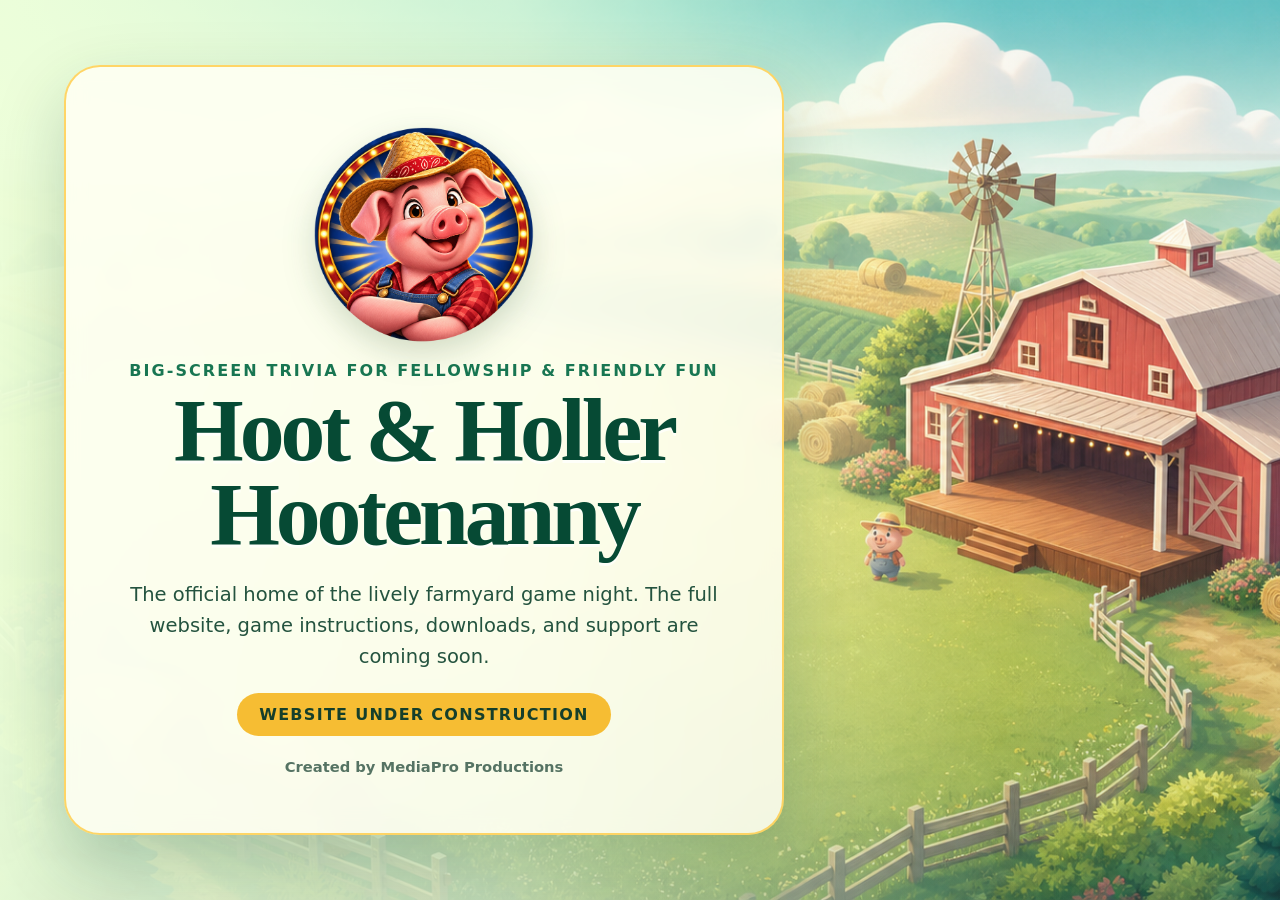
==== index.html @ 3c93aaef "Create Hoot and Holler Hootenanny website" ====
<!doctype html>
<html lang="en">
<head>
  <meta charset="utf-8">
  <meta name="viewport" content="width=device-width, initial-scale=1">
  <meta name="description" content="Hoot & Holler Hootenanny — big-screen trivia for fellowship and friendly fun.">
  <title>Hoot &amp; Holler Hootenanny</title>
  <link rel="stylesheet" href="styles.css">
</head>
<body>
  <main class="hero">
    <div class="shade"></div>
    <section class="welcome" aria-labelledby="site-title">
      <img class="mascot" src="assets/hoot-mascot.png" alt="Hoot & Holler Hootenanny pig mascot wearing a straw hat">
      <p class="eyebrow">Big-screen trivia for fellowship &amp; friendly fun</p>
      <h1 id="site-title">Hoot &amp; Holler<br>Hootenanny</h1>
      <p class="intro">The official home of the lively farmyard game night. The full website, game instructions, downloads, and support are coming soon.</p>
      <div class="status">Website under construction</div>
      <p class="credit">Created by MediaPro Productions</p>
    </section>
  </main>
</body>
</html>
---- styles.css ----
:root {
  color-scheme: light;
  font-family: Avenir Next, Avenir, Montserrat, system-ui, -apple-system, sans-serif;
  background: #dff3c4;
  color: #073f2f;
}

* { box-sizing: border-box; }

html, body { min-height: 100%; margin: 0; }

.hero {
  position: relative;
  min-height: 100vh;
  display: grid;
  place-items: center;
  overflow: hidden;
  padding: clamp(24px, 5vw, 72px);
  background: url("assets/farm-world.png") center / cover no-repeat;
}

.shade {
  position: absolute;
  inset: 0;
  background:
    linear-gradient(90deg, rgba(237, 255, 218, .96) 0%, rgba(237, 255, 218, .72) 40%, rgba(237, 255, 218, .08) 78%),
    linear-gradient(0deg, rgba(5, 71, 46, .17), transparent 46%);
}

.welcome {
  position: relative;
  width: min(720px, 100%);
  margin-right: auto;
  text-align: center;
  padding: clamp(30px, 5vw, 58px);
  border: 2px solid rgba(255, 203, 68, .8);
  border-radius: 36px;
  background: rgba(255, 255, 244, .85);
  box-shadow: 0 28px 70px rgba(5, 70, 45, .22);
  backdrop-filter: blur(10px);
}

.mascot {
  width: clamp(132px, 19vw, 220px);
  aspect-ratio: 1;
  object-fit: contain;
  filter: drop-shadow(0 12px 16px rgba(36, 81, 42, .2));
}

.eyebrow {
  margin: 12px 0 8px;
  color: #187652;
  font-size: clamp(.8rem, 1.3vw, 1rem);
  font-weight: 800;
  letter-spacing: .13em;
  text-transform: uppercase;
}

h1 {
  margin: 0;
  color: #064a34;
  font-family: Georgia, Charter, serif;
  font-size: clamp(2.7rem, 7vw, 5.7rem);
  line-height: .93;
  letter-spacing: -.045em;
  text-shadow: 0 3px 0 rgba(255,255,255,.7);
}

.intro {
  max-width: 590px;
  margin: 24px auto 20px;
  color: #24533f;
  font-size: clamp(1rem, 1.8vw, 1.22rem);
  line-height: 1.6;
}

.status {
  display: inline-block;
  padding: 12px 22px;
  border-radius: 999px;
  background: #f6bd33;
  color: #153f2b;
  font-weight: 800;
  text-transform: uppercase;
  letter-spacing: .08em;
}

.credit {
  margin: 22px 0 0;
  color: #557363;
  font-size: .92rem;
  font-weight: 700;
}

@media (max-width: 760px) {
  .shade {
    background: linear-gradient(rgba(239, 255, 221, .9), rgba(239, 255, 221, .72));
  }

  .welcome { margin: auto; }
}
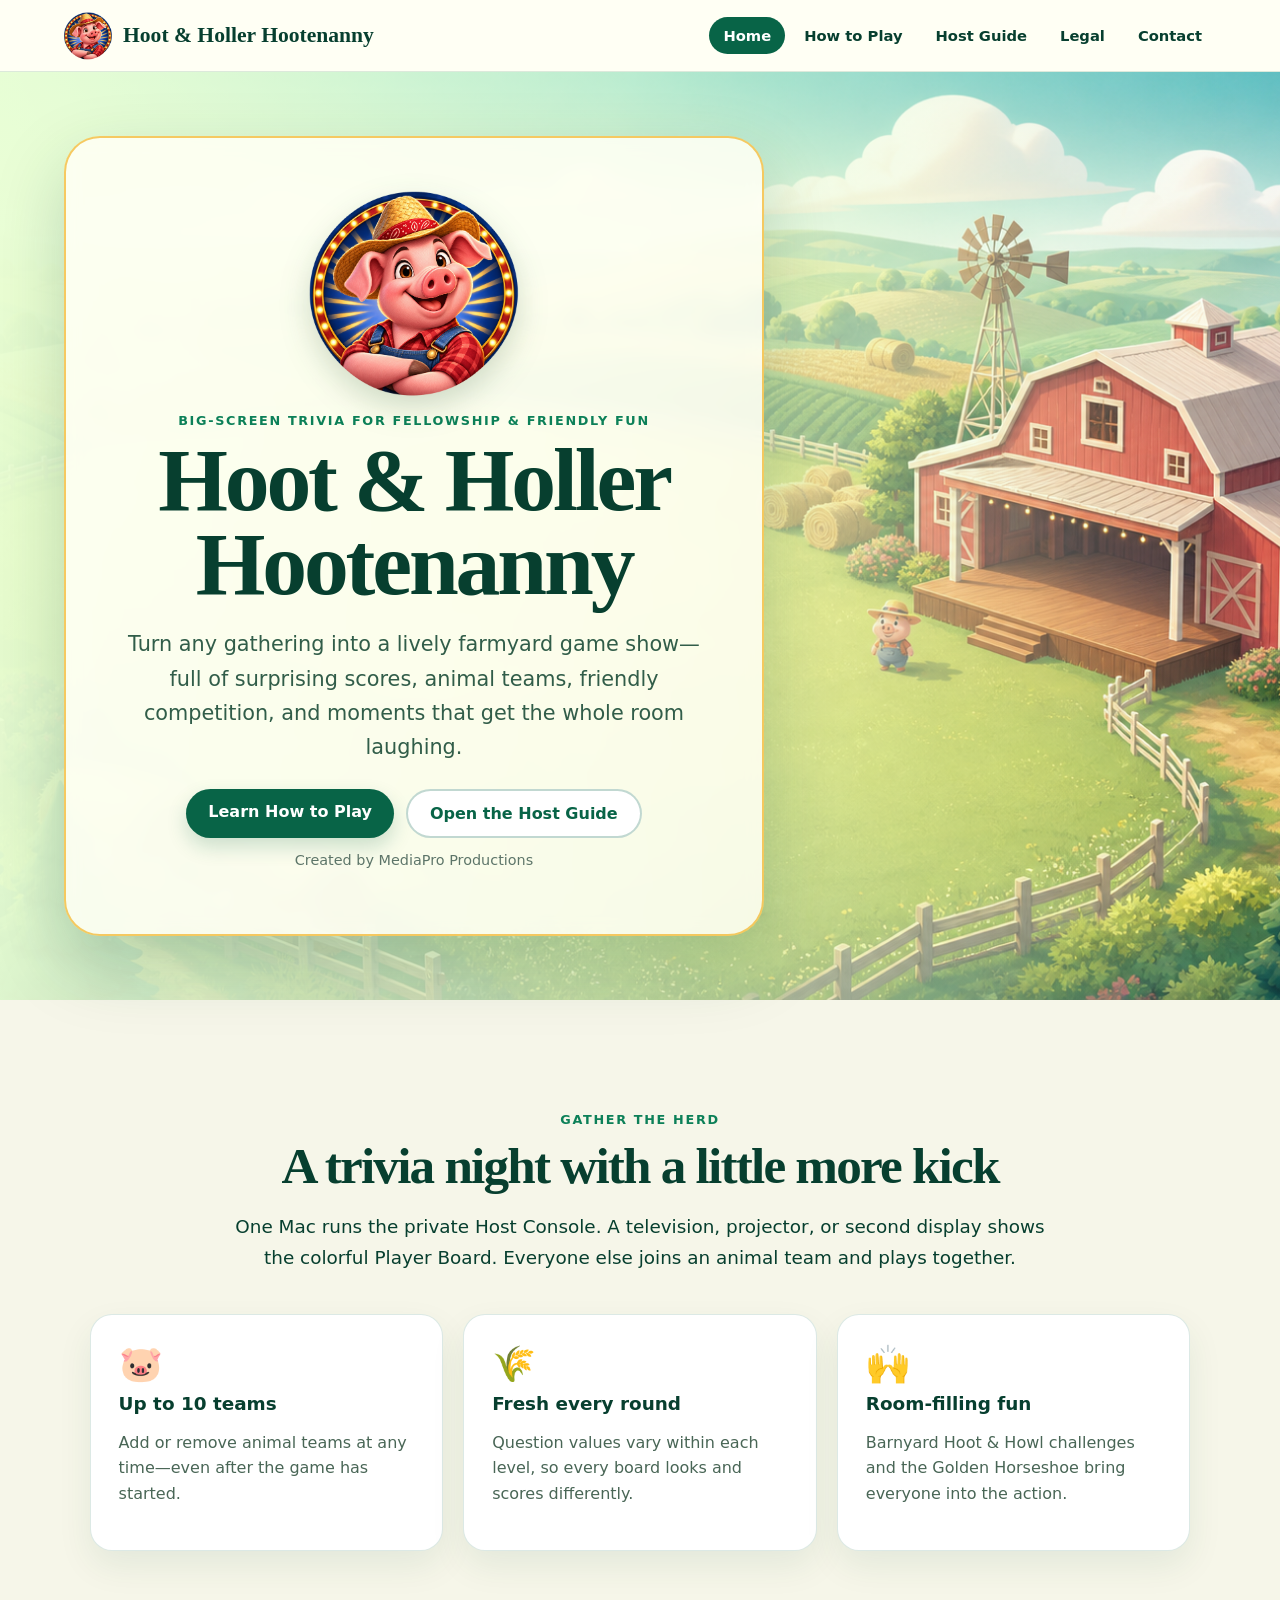
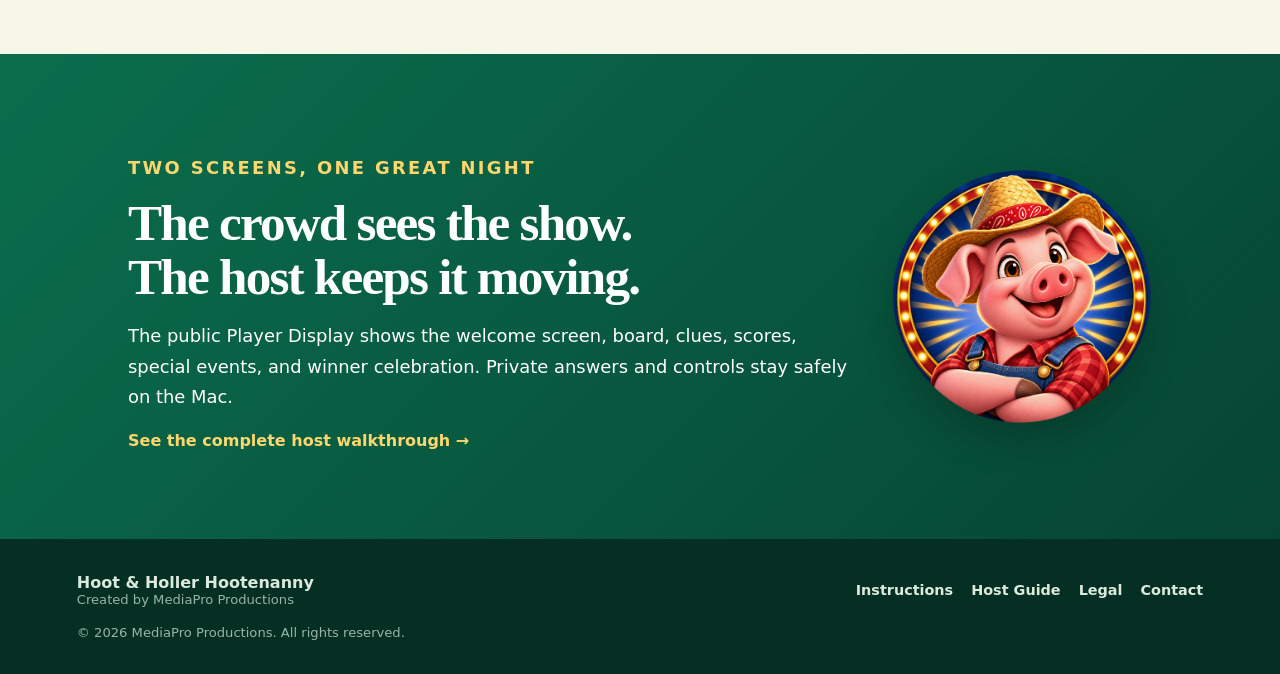
==== commit 04d715aa: "Build complete Hoot and Holler website" ====
--- a/index.html
+++ b/index.html
@@ -1,23 +1,32 @@
 <!doctype html>
 <html lang="en">
 <head>
-  <meta charset="utf-8">
-  <meta name="viewport" content="width=device-width, initial-scale=1">
+  <meta charset="utf-8"><meta name="viewport" content="width=device-width,initial-scale=1">
   <meta name="description" content="Hoot & Holler Hootenanny — big-screen trivia for fellowship and friendly fun.">
-  <title>Hoot &amp; Holler Hootenanny</title>
-  <link rel="stylesheet" href="styles.css">
+  <title>Hoot &amp; Holler Hootenanny</title><link rel="stylesheet" href="styles.css"><script defer src="site.js"></script>
 </head>
-<body>
-  <main class="hero">
-    <div class="shade"></div>
-    <section class="welcome" aria-labelledby="site-title">
-      <img class="mascot" src="assets/hoot-mascot.png" alt="Hoot & Holler Hootenanny pig mascot wearing a straw hat">
-      <p class="eyebrow">Big-screen trivia for fellowship &amp; friendly fun</p>
-      <h1 id="site-title">Hoot &amp; Holler<br>Hootenanny</h1>
-      <p class="intro">The official home of the lively farmyard game night. The full website, game instructions, downloads, and support are coming soon.</p>
-      <div class="status">Website under construction</div>
-      <p class="credit">Created by MediaPro Productions</p>
+<body class="home-page">
+  <header class="site-header"><a class="brand" href="index.html"><img src="assets/hoot-mascot.png" alt=""><span>Hoot &amp; Holler Hootenanny</span></a><button class="menu" aria-expanded="false" aria-controls="nav">Menu</button><nav id="nav"><a aria-current="page" href="index.html">Home</a><a href="how-to-play.html">How to Play</a><a href="host-guide.html">Host Guide</a><a href="legal.html">Legal</a><a href="contact.html">Contact</a></nav></header>
+  <main>
+    <section class="home-hero">
+      <div class="hero-card">
+        <img class="hero-mascot" src="assets/hoot-mascot.png" alt="Friendly pig mascot wearing a straw hat">
+        <p class="eyebrow">Big-screen trivia for fellowship &amp; friendly fun</p>
+        <h1>Hoot &amp; Holler<br>Hootenanny</h1>
+        <p class="lede">Turn any gathering into a lively farmyard game show—full of surprising scores, animal teams, friendly competition, and moments that get the whole room laughing.</p>
+        <div class="actions"><a class="button primary" href="how-to-play.html">Learn How to Play</a><a class="button secondary" href="host-guide.html">Open the Host Guide</a></div>
+        <p class="credit">Created by MediaPro Productions</p>
+      </div>
     </section>
+    <section class="home-intro content-band">
+      <div class="section-heading"><p class="eyebrow">Gather the herd</p><h2>A trivia night with a little more kick</h2><p>One Mac runs the private Host Console. A television, projector, or second display shows the colorful Player Board. Everyone else joins an animal team and plays together.</p></div>
+      <div class="feature-grid">
+        <article><span class="feature-icon">🐷</span><h3>Up to 10 teams</h3><p>Add or remove animal teams at any time—even after the game has started.</p></article>
+        <article><span class="feature-icon">🌾</span><h3>Fresh every round</h3><p>Question values vary within each level, so every board looks and scores differently.</p></article>
+        <article><span class="feature-icon">🙌</span><h3>Room-filling fun</h3><p>Barnyard Hoot &amp; Howl challenges and the Golden Horseshoe bring everyone into the action.</p></article>
+      </div>
+    </section>
+    <section class="split-callout"><div><p class="eyebrow">Two screens, one great night</p><h2>The crowd sees the show.<br>The host keeps it moving.</h2><p>The public Player Display shows the welcome screen, board, clues, scores, special events, and winner celebration. Private answers and controls stay safely on the Mac.</p><a class="text-link" href="host-guide.html">See the complete host walkthrough →</a></div><img src="assets/hoot-mascot.png" alt="Hoot & Holler pig mascot"></section>
   </main>
-</body>
-</html>
+  <footer><div><strong>Hoot &amp; Holler Hootenanny</strong><span>Created by MediaPro Productions</span></div><nav><a href="how-to-play.html">Instructions</a><a href="host-guide.html">Host Guide</a><a href="legal.html">Legal</a><a href="contact.html">Contact</a></nav><p>© <span data-year></span> MediaPro Productions. All rights reserved.</p></footer>
+</body></html>
--- a/styles.css
+++ b/styles.css
@@ -1,101 +1 @@
-:root {
-  color-scheme: light;
-  font-family: Avenir Next, Avenir, Montserrat, system-ui, -apple-system, sans-serif;
-  background: #dff3c4;
-  color: #073f2f;
-}
-
-* { box-sizing: border-box; }
-
-html, body { min-height: 100%; margin: 0; }
-
-.hero {
-  position: relative;
-  min-height: 100vh;
-  display: grid;
-  place-items: center;
-  overflow: hidden;
-  padding: clamp(24px, 5vw, 72px);
-  background: url("assets/farm-world.png") center / cover no-repeat;
-}
-
-.shade {
-  position: absolute;
-  inset: 0;
-  background:
-    linear-gradient(90deg, rgba(237, 255, 218, .96) 0%, rgba(237, 255, 218, .72) 40%, rgba(237, 255, 218, .08) 78%),
-    linear-gradient(0deg, rgba(5, 71, 46, .17), transparent 46%);
-}
-
-.welcome {
-  position: relative;
-  width: min(720px, 100%);
-  margin-right: auto;
-  text-align: center;
-  padding: clamp(30px, 5vw, 58px);
-  border: 2px solid rgba(255, 203, 68, .8);
-  border-radius: 36px;
-  background: rgba(255, 255, 244, .85);
-  box-shadow: 0 28px 70px rgba(5, 70, 45, .22);
-  backdrop-filter: blur(10px);
-}
-
-.mascot {
-  width: clamp(132px, 19vw, 220px);
-  aspect-ratio: 1;
-  object-fit: contain;
-  filter: drop-shadow(0 12px 16px rgba(36, 81, 42, .2));
-}
-
-.eyebrow {
-  margin: 12px 0 8px;
-  color: #187652;
-  font-size: clamp(.8rem, 1.3vw, 1rem);
-  font-weight: 800;
-  letter-spacing: .13em;
-  text-transform: uppercase;
-}
-
-h1 {
-  margin: 0;
-  color: #064a34;
-  font-family: Georgia, Charter, serif;
-  font-size: clamp(2.7rem, 7vw, 5.7rem);
-  line-height: .93;
-  letter-spacing: -.045em;
-  text-shadow: 0 3px 0 rgba(255,255,255,.7);
-}
-
-.intro {
-  max-width: 590px;
-  margin: 24px auto 20px;
-  color: #24533f;
-  font-size: clamp(1rem, 1.8vw, 1.22rem);
-  line-height: 1.6;
-}
-
-.status {
-  display: inline-block;
-  padding: 12px 22px;
-  border-radius: 999px;
-  background: #f6bd33;
-  color: #153f2b;
-  font-weight: 800;
-  text-transform: uppercase;
-  letter-spacing: .08em;
-}
-
-.credit {
-  margin: 22px 0 0;
-  color: #557363;
-  font-size: .92rem;
-  font-weight: 700;
-}
-
-@media (max-width: 760px) {
-  .shade {
-    background: linear-gradient(rgba(239, 255, 221, .9), rgba(239, 255, 221, .72));
-  }
-
-  .welcome { margin: auto; }
-}
+:root{color-scheme:light;--ink:#073f2f;--green:#086447;--green2:#0c8058;--mint:#dff4d0;--cream:#fffdf1;--gold:#f3b934;--red:#c74f3d;--card:rgba(255,255,245,.91);font-family:"Avenir Next",Avenir,Montserrat,system-ui,-apple-system,sans-serif;color:var(--ink);background:#e9f5d6}*{box-sizing:border-box}html{scroll-behavior:smooth}body{margin:0;min-height:100%;background:#f6f6e9}a{color:inherit}img{max-width:100%}.site-header{position:sticky;z-index:20;top:0;display:flex;align-items:center;justify-content:space-between;gap:24px;min-height:72px;padding:8px clamp(20px,5vw,72px);background:rgba(255,255,245,.92);border-bottom:1px solid rgba(8,100,71,.14);backdrop-filter:blur(14px)}.brand{display:flex;align-items:center;gap:11px;text-decoration:none;font-family:Georgia,serif;font-weight:800;font-size:clamp(1rem,2vw,1.35rem)}.brand img{width:48px;height:48px;object-fit:contain}.site-header nav{display:flex;gap:5px}.site-header nav a{padding:10px 14px;border-radius:999px;text-decoration:none;font-weight:750;font-size:.92rem}.site-header nav a:hover,.site-header nav a[aria-current=page]{color:#fff;background:var(--green)}.menu{display:none;border:0;border-radius:10px;padding:9px 13px;color:white;background:var(--green);font-weight:800}.home-hero{min-height:calc(100vh - 72px);display:grid;place-items:center;padding:clamp(28px,5vw,76px);background:linear-gradient(90deg,rgba(233,255,213,.95),rgba(233,255,213,.64) 48%,rgba(233,255,213,.05)),url("assets/farm-world.png") center/cover no-repeat}.hero-card{width:min(700px,100%);margin-right:auto;text-align:center;padding:clamp(28px,4vw,52px);border:2px solid rgba(243,185,52,.76);border-radius:36px;background:rgba(255,255,245,.86);box-shadow:0 28px 70px rgba(5,70,45,.21);backdrop-filter:blur(8px)}.hero-mascot{width:clamp(130px,17vw,210px);filter:drop-shadow(0 12px 15px rgba(36,81,42,.2))}.eyebrow,.kicker{margin:10px 0;color:var(--green2);font-weight:900;font-size:.8rem;letter-spacing:.13em;text-transform:uppercase}h1,h2{font-family:Georgia,Charter,serif;letter-spacing:-.035em}h1{margin:8px 0;font-size:clamp(3rem,7vw,6rem);line-height:.94}h2{font-size:clamp(2rem,4vw,3.4rem);line-height:1.05;margin:12px 0}h3{margin:8px 0;font-size:1.15rem}.lede{font-size:clamp(1.05rem,2vw,1.3rem);line-height:1.65;color:#315d49}.actions{display:flex;justify-content:center;gap:12px;flex-wrap:wrap;margin-top:24px}.button{display:inline-block;padding:13px 22px;border-radius:999px;text-decoration:none;font-weight:850}.primary{color:white;background:var(--green);box-shadow:0 9px 20px rgba(8,100,71,.2)}.secondary{color:var(--green);background:#fff;border:2px solid rgba(8,100,71,.25)}.credit,.small,.updated{font-size:.9rem;color:#5d7569}.content-band{padding:clamp(60px,8vw,110px) clamp(22px,7vw,110px)}.section-heading{max-width:820px;margin:0 auto 40px;text-align:center}.section-heading>p:last-child{font-size:1.15rem;line-height:1.7}.feature-grid,.rule-grid,.contact-links{display:grid;grid-template-columns:repeat(3,1fr);gap:20px;max-width:1180px;margin:auto}.feature-grid article,.rule-grid article,.contact-links article{padding:28px;border:1px solid rgba(8,100,71,.14);border-radius:22px;background:white;box-shadow:0 15px 35px rgba(8,75,53,.08)}.feature-icon{font-size:2.2rem}.feature-grid p,.rule-grid p,.contact-links p{line-height:1.6;color:#496656}.split-callout{display:grid;grid-template-columns:1fr 260px;align-items:center;gap:30px;padding:clamp(45px,7vw,90px) clamp(24px,10vw,150px);color:white;background:linear-gradient(135deg,#0a6e4d,#064532)}.split-callout>div{max-width:760px}.split-callout .eyebrow{color:#ffd66e}.split-callout p{font-size:1.12rem;line-height:1.7}.split-callout img{filter:drop-shadow(0 18px 18px rgba(0,0,0,.2))}.text-link{font-weight:900;color:var(--green2);text-decoration:none}.split-callout .text-link{color:#ffd66e}.game-art,.host-art,.lane-art{background-attachment:fixed;background-size:cover;background-position:center}.game-art{background-image:linear-gradient(rgba(246,250,232,.84),rgba(246,250,232,.93)),url("assets/farm-game-day.png")}.host-art{background-image:linear-gradient(rgba(244,250,231,.80),rgba(244,250,231,.94)),url("assets/farm-host-stage.png")}.lane-art{background-image:linear-gradient(rgba(255,253,240,.80),rgba(255,253,240,.94)),url("assets/farm-lane.png")}.page-hero{min-height:460px;display:grid;grid-template-columns:minmax(0,790px) 210px;align-items:center;justify-content:center;gap:36px;padding:70px 24px}.page-hero>div{padding:34px 42px;border-radius:28px;background:rgba(255,255,246,.83);box-shadow:0 20px 55px rgba(8,75,53,.12);backdrop-filter:blur(9px)}.page-hero h1{font-size:clamp(3.5rem,8vw,6.6rem)}.page-hero img{filter:drop-shadow(0 20px 20px rgba(8,75,53,.2))}.host-hero,.legal-hero{grid-template-columns:minmax(0,900px)}.article-wrap{display:grid;grid-template-columns:240px minmax(0,860px);align-items:start;justify-content:center;gap:38px;padding:0 24px 90px}.toc{position:sticky;top:96px;display:flex;flex-direction:column;padding:20px;border:1px solid rgba(8,100,71,.13);border-radius:18px;background:rgba(255,255,247,.91);box-shadow:0 12px 30px rgba(8,75,53,.08)}.toc strong{padding:8px 10px;color:var(--green)}.toc a{padding:8px 10px;border-radius:8px;text-decoration:none;font-size:.92rem}.toc a:hover{background:var(--mint)}.prose{padding:clamp(28px,5vw,62px);border-radius:28px;background:rgba(255,255,249,.94);box-shadow:0 20px 55px rgba(8,75,53,.12)}.prose section{scroll-margin-top:100px;padding:0 0 50px;margin:0 0 50px;border-bottom:1px solid rgba(8,100,71,.13)}.prose section:last-child{border:0;margin-bottom:0;padding-bottom:0}.prose p,.prose li{font-size:1.05rem;line-height:1.75;color:#365849}.prose a{color:var(--green2);font-weight:800}.steps{list-style:none;padding:0}.steps li{display:grid;grid-template-columns:48px 1fr;gap:17px;margin:25px 0}.steps li>span{display:grid;place-items:center;width:46px;height:46px;border-radius:50%;color:#fff;background:var(--green);font-weight:900;font-size:1.25rem}.steps h3{margin:0}.steps p{margin-top:5px}.note,.safety,.legal-note{display:grid;gap:7px;padding:21px 24px;margin:25px 0;border-radius:16px;border-left:6px solid var(--gold);background:#fff5cf}.safety{border-color:var(--green);background:#e5f5dc}.rule-grid{grid-template-columns:repeat(2,1fr);gap:14px}.rule-grid article{padding:20px}.rule-grid p{margin-bottom:0;font-size:.95rem}.prose code{padding:2px 6px;border-radius:6px;background:#edf1e5}.legal-copy h2{font-size:2.6rem}.legal-note{font-size:.92rem;color:#5e624f}.contact-main{min-height:calc(100vh - 72px);padding:clamp(50px,8vw,100px) 24px}.contact-card{display:grid;grid-template-columns:280px minmax(0,650px);align-items:center;justify-content:center;gap:55px;max-width:1100px;margin:auto;padding:clamp(30px,5vw,65px);border:2px solid rgba(243,185,52,.7);border-radius:32px;background:rgba(255,255,246,.9);box-shadow:0 25px 65px rgba(8,75,53,.15)}.contact-card h1{font-size:clamp(3rem,6vw,5rem)}.email-card{display:flex;flex-direction:column;gap:5px;margin:25px 0;padding:18px 22px;border-radius:16px;color:white;background:var(--green);text-decoration:none}.email-card span{font-size:.8rem;text-transform:uppercase;letter-spacing:.1em}.email-card strong{font-size:clamp(1rem,2.5vw,1.35rem)}.contact-links{margin-top:28px}footer{display:grid;grid-template-columns:1fr auto;gap:18px 30px;align-items:center;padding:34px clamp(22px,6vw,90px);color:#dbeadd;background:#052f23}footer div{display:flex;flex-direction:column}footer div span,footer p{font-size:.82rem;color:#99b4a7}footer nav{display:flex;gap:18px;flex-wrap:wrap}footer nav a{text-decoration:none;font-size:.9rem;font-weight:700}footer p{grid-column:1/-1;margin:0}@media(max-width:850px){.menu{display:block}.site-header nav{display:none;position:absolute;top:70px;left:16px;right:16px;flex-direction:column;padding:12px;border-radius:15px;background:#fffff5;box-shadow:0 18px 40px rgba(0,0,0,.15)}.site-header nav.open{display:flex}.home-hero{background-position:68% center}.feature-grid,.contact-links{grid-template-columns:1fr}.page-hero{grid-template-columns:1fr;text-align:center}.page-hero img{width:170px;margin:auto}.article-wrap{grid-template-columns:1fr}.toc{position:static}.contact-card{grid-template-columns:1fr;text-align:center}.contact-card>img{width:220px;margin:auto}.split-callout{grid-template-columns:1fr}.split-callout img{width:190px}.rule-grid{grid-template-columns:1fr}}@media(max-width:560px){.brand span{font-size:.9rem}.brand img{width:40px;height:40px}.hero-card{border-radius:24px}.page-hero>div,.prose{padding:25px}.actions{flex-direction:column}.button{text-align:center}footer{grid-template-columns:1fr}.site-header{padding-inline:14px}}
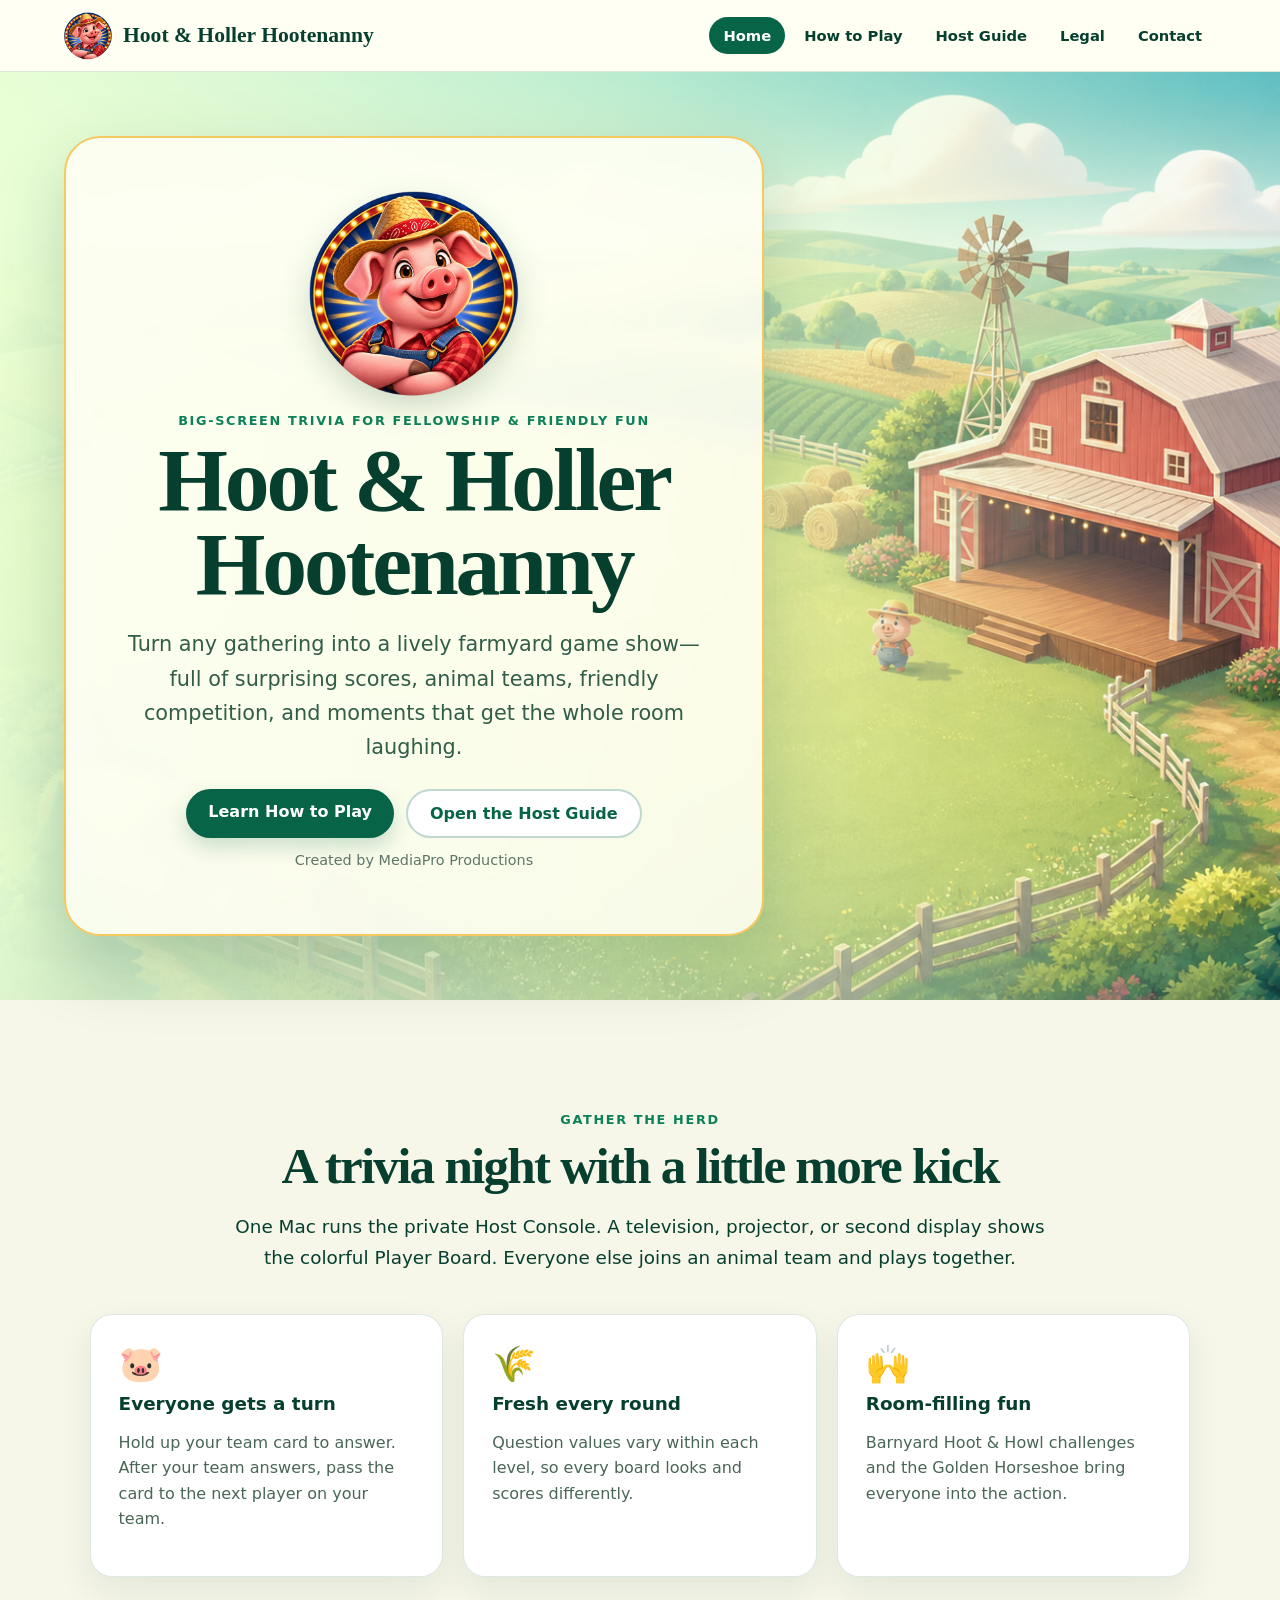
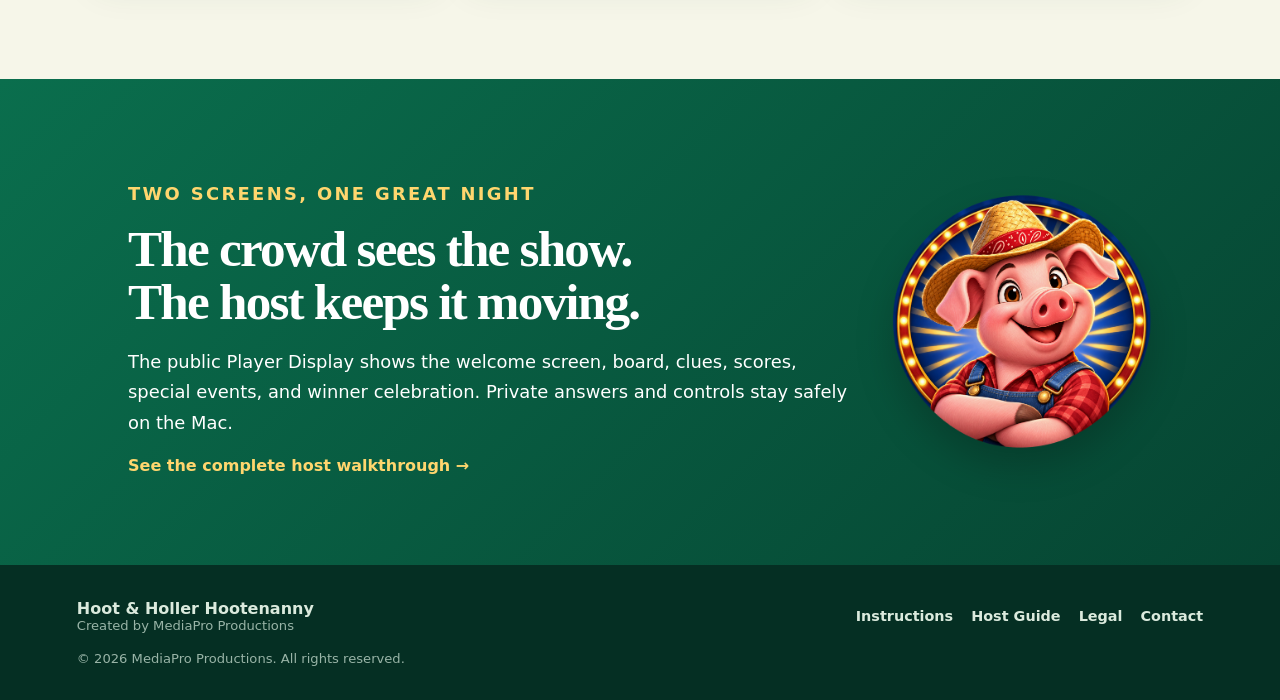
==== commit 957b6158: "Reinforce team card rotation rule" ====
--- a/index.html
+++ b/index.html
@@ -21,7 +21,7 @@
     <section class="home-intro content-band">
       <div class="section-heading"><p class="eyebrow">Gather the herd</p><h2>A trivia night with a little more kick</h2><p>One Mac runs the private Host Console. A television, projector, or second display shows the colorful Player Board. Everyone else joins an animal team and plays together.</p></div>
       <div class="feature-grid">
-        <article><span class="feature-icon">🐷</span><h3>Up to 10 teams</h3><p>Add or remove animal teams at any time—even after the game has started.</p></article>
+        <article><span class="feature-icon">🐷</span><h3>Everyone gets a turn</h3><p>Hold up your team card to answer. After your team answers, pass the card to the next player on your team.</p></article>
         <article><span class="feature-icon">🌾</span><h3>Fresh every round</h3><p>Question values vary within each level, so every board looks and scores differently.</p></article>
         <article><span class="feature-icon">🙌</span><h3>Room-filling fun</h3><p>Barnyard Hoot &amp; Howl challenges and the Golden Horseshoe bring everyone into the action.</p></article>
       </div>
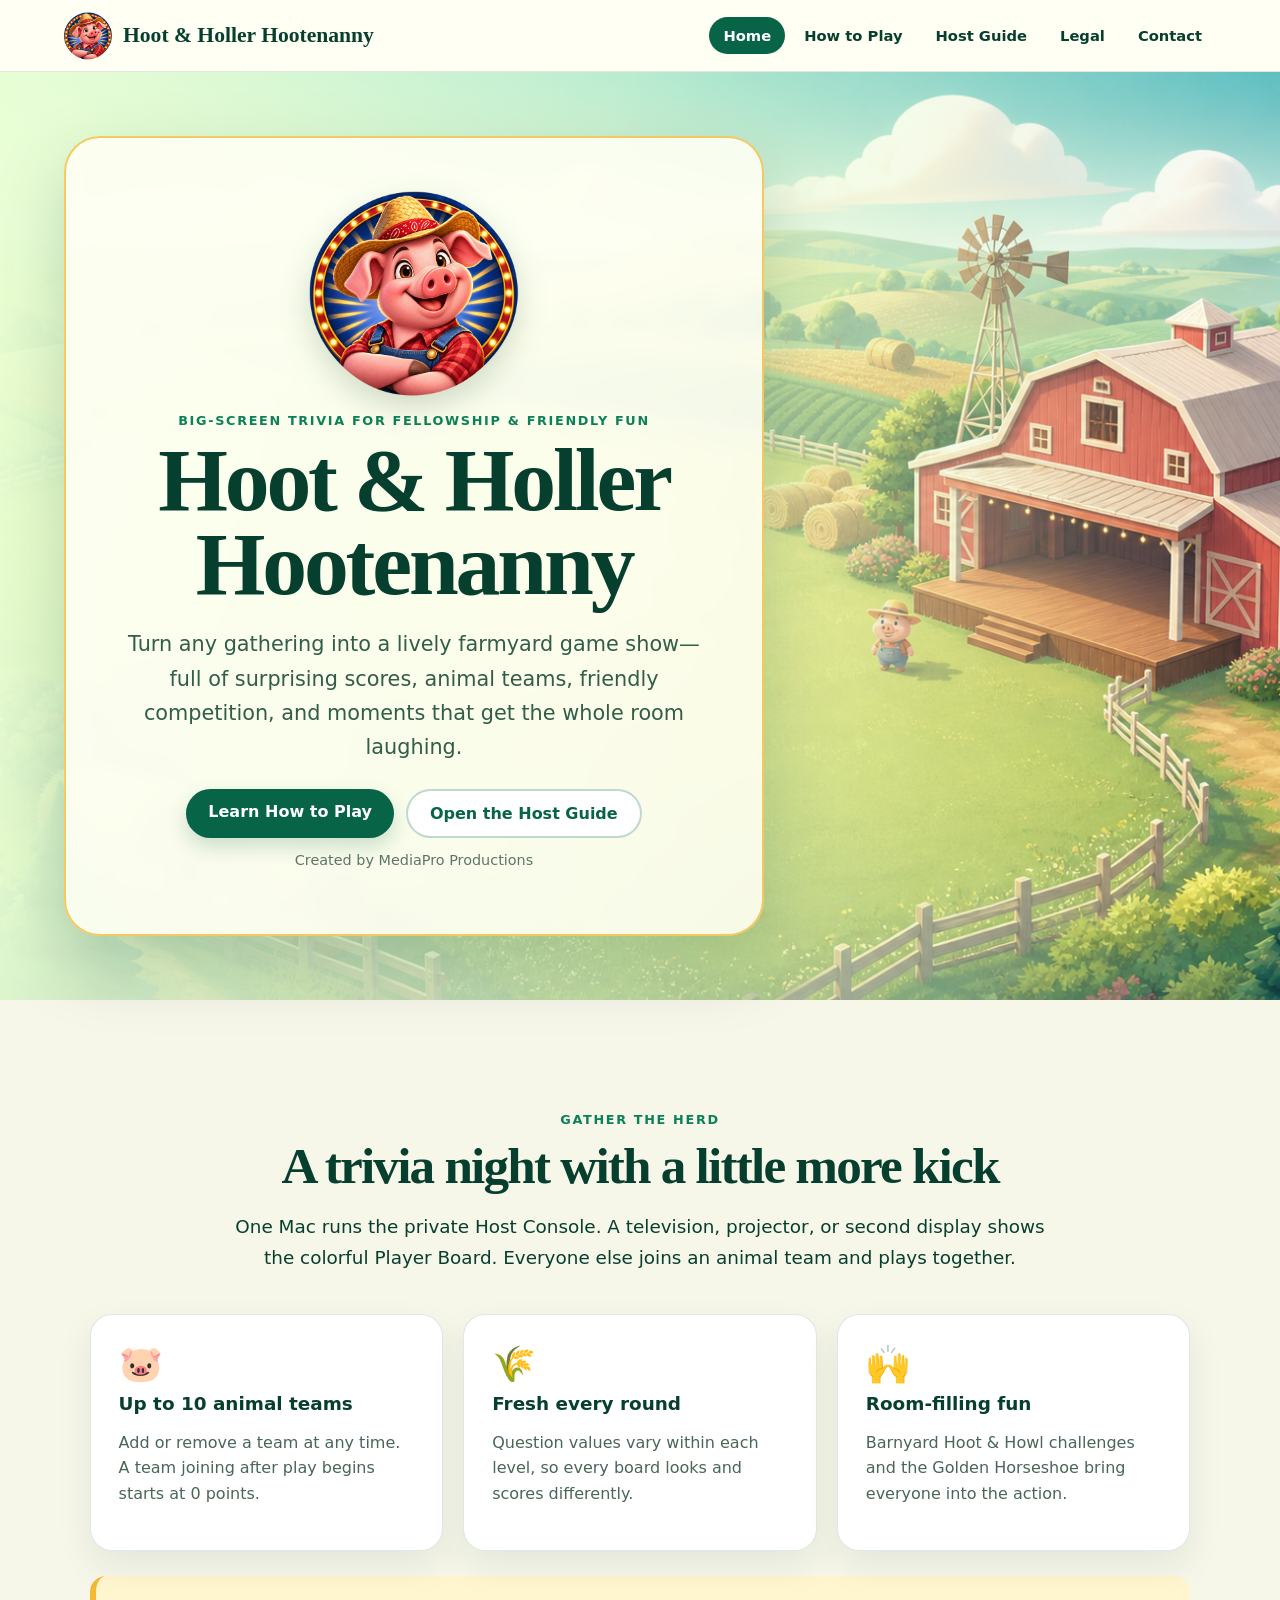
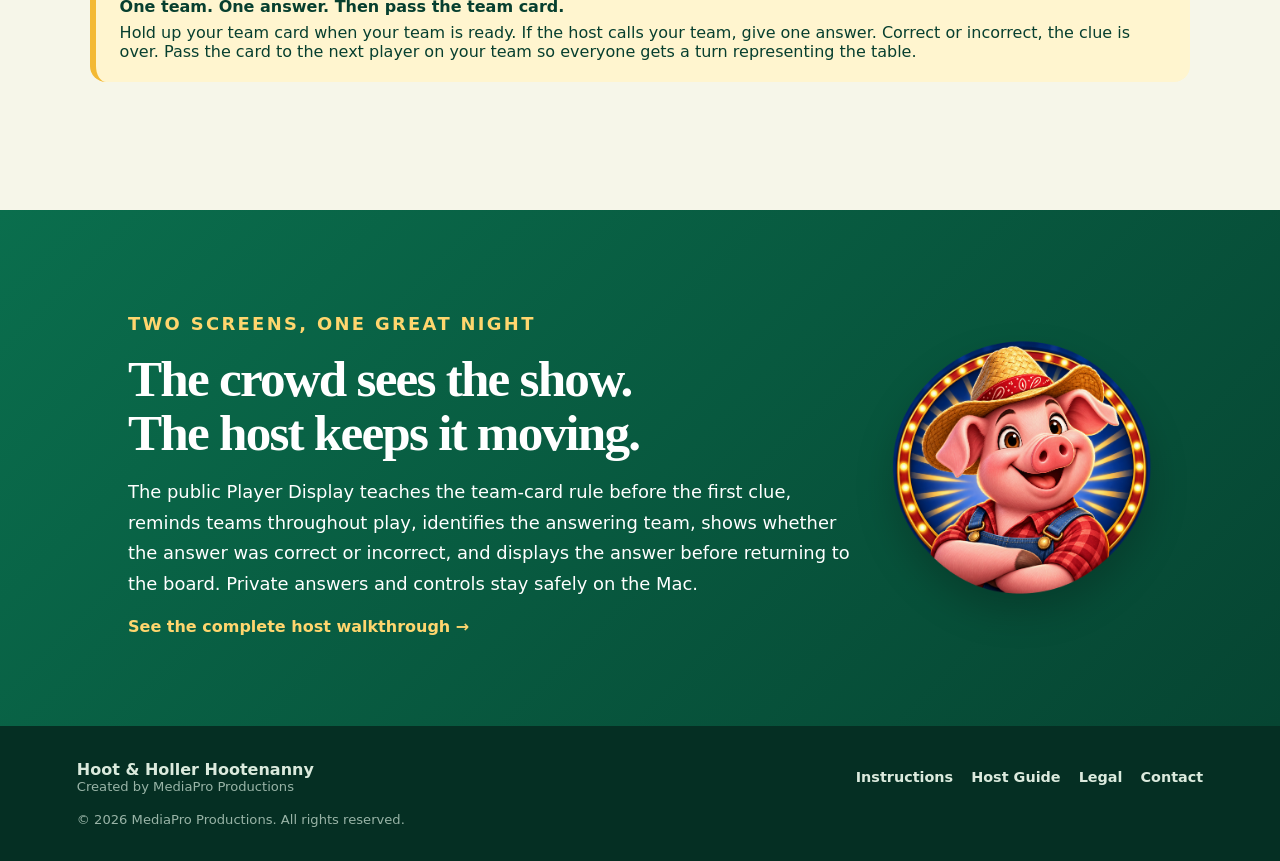
==== commit f4138dc2: "Synchronize website with current game rules" ====
--- a/index.html
+++ b/index.html
@@ -2,7 +2,7 @@
 <html lang="en">
 <head>
   <meta charset="utf-8"><meta name="viewport" content="width=device-width,initial-scale=1">
-  <meta name="description" content="Hoot & Holler Hootenanny — big-screen trivia for fellowship and friendly fun.">
+  <meta name="description" content="Hoot &amp; Holler Hootenanny — big-screen trivia for fellowship and friendly fun.">
   <title>Hoot &amp; Holler Hootenanny</title><link rel="stylesheet" href="styles.css"><script defer src="site.js"></script>
 </head>
 <body class="home-page">
@@ -21,12 +21,13 @@
     <section class="home-intro content-band">
       <div class="section-heading"><p class="eyebrow">Gather the herd</p><h2>A trivia night with a little more kick</h2><p>One Mac runs the private Host Console. A television, projector, or second display shows the colorful Player Board. Everyone else joins an animal team and plays together.</p></div>
       <div class="feature-grid">
-        <article><span class="feature-icon">🐷</span><h3>Everyone gets a turn</h3><p>Hold up your team card to answer. After your team answers, pass the card to the next player on your team.</p></article>
+        <article><span class="feature-icon">🐷</span><h3>Up to 10 animal teams</h3><p>Add or remove a team at any time. A team joining after play begins starts at 0 points.</p></article>
         <article><span class="feature-icon">🌾</span><h3>Fresh every round</h3><p>Question values vary within each level, so every board looks and scores differently.</p></article>
         <article><span class="feature-icon">🙌</span><h3>Room-filling fun</h3><p>Barnyard Hoot &amp; Howl challenges and the Golden Horseshoe bring everyone into the action.</p></article>
       </div>
+      <div class="note"><strong>One team. One answer. Then pass the team card.</strong><span>Hold up your team card when your team is ready. If the host calls your team, give one answer. Correct or incorrect, the clue is over. Pass the card to the next player on your team so everyone gets a turn representing the table.</span></div>
     </section>
-    <section class="split-callout"><div><p class="eyebrow">Two screens, one great night</p><h2>The crowd sees the show.<br>The host keeps it moving.</h2><p>The public Player Display shows the welcome screen, board, clues, scores, special events, and winner celebration. Private answers and controls stay safely on the Mac.</p><a class="text-link" href="host-guide.html">See the complete host walkthrough →</a></div><img src="assets/hoot-mascot.png" alt="Hoot & Holler pig mascot"></section>
+    <section class="split-callout"><div><p class="eyebrow">Two screens, one great night</p><h2>The crowd sees the show.<br>The host keeps it moving.</h2><p>The public Player Display teaches the team-card rule before the first clue, reminds teams throughout play, identifies the answering team, shows whether the answer was correct or incorrect, and displays the answer before returning to the board. Private answers and controls stay safely on the Mac.</p><a class="text-link" href="host-guide.html">See the complete host walkthrough →</a></div><img src="assets/hoot-mascot.png" alt="Hoot & Holler pig mascot"></section>
   </main>
   <footer><div><strong>Hoot &amp; Holler Hootenanny</strong><span>Created by MediaPro Productions</span></div><nav><a href="how-to-play.html">Instructions</a><a href="host-guide.html">Host Guide</a><a href="legal.html">Legal</a><a href="contact.html">Contact</a></nav><p>© <span data-year></span> MediaPro Productions. All rights reserved.</p></footer>
 </body></html>
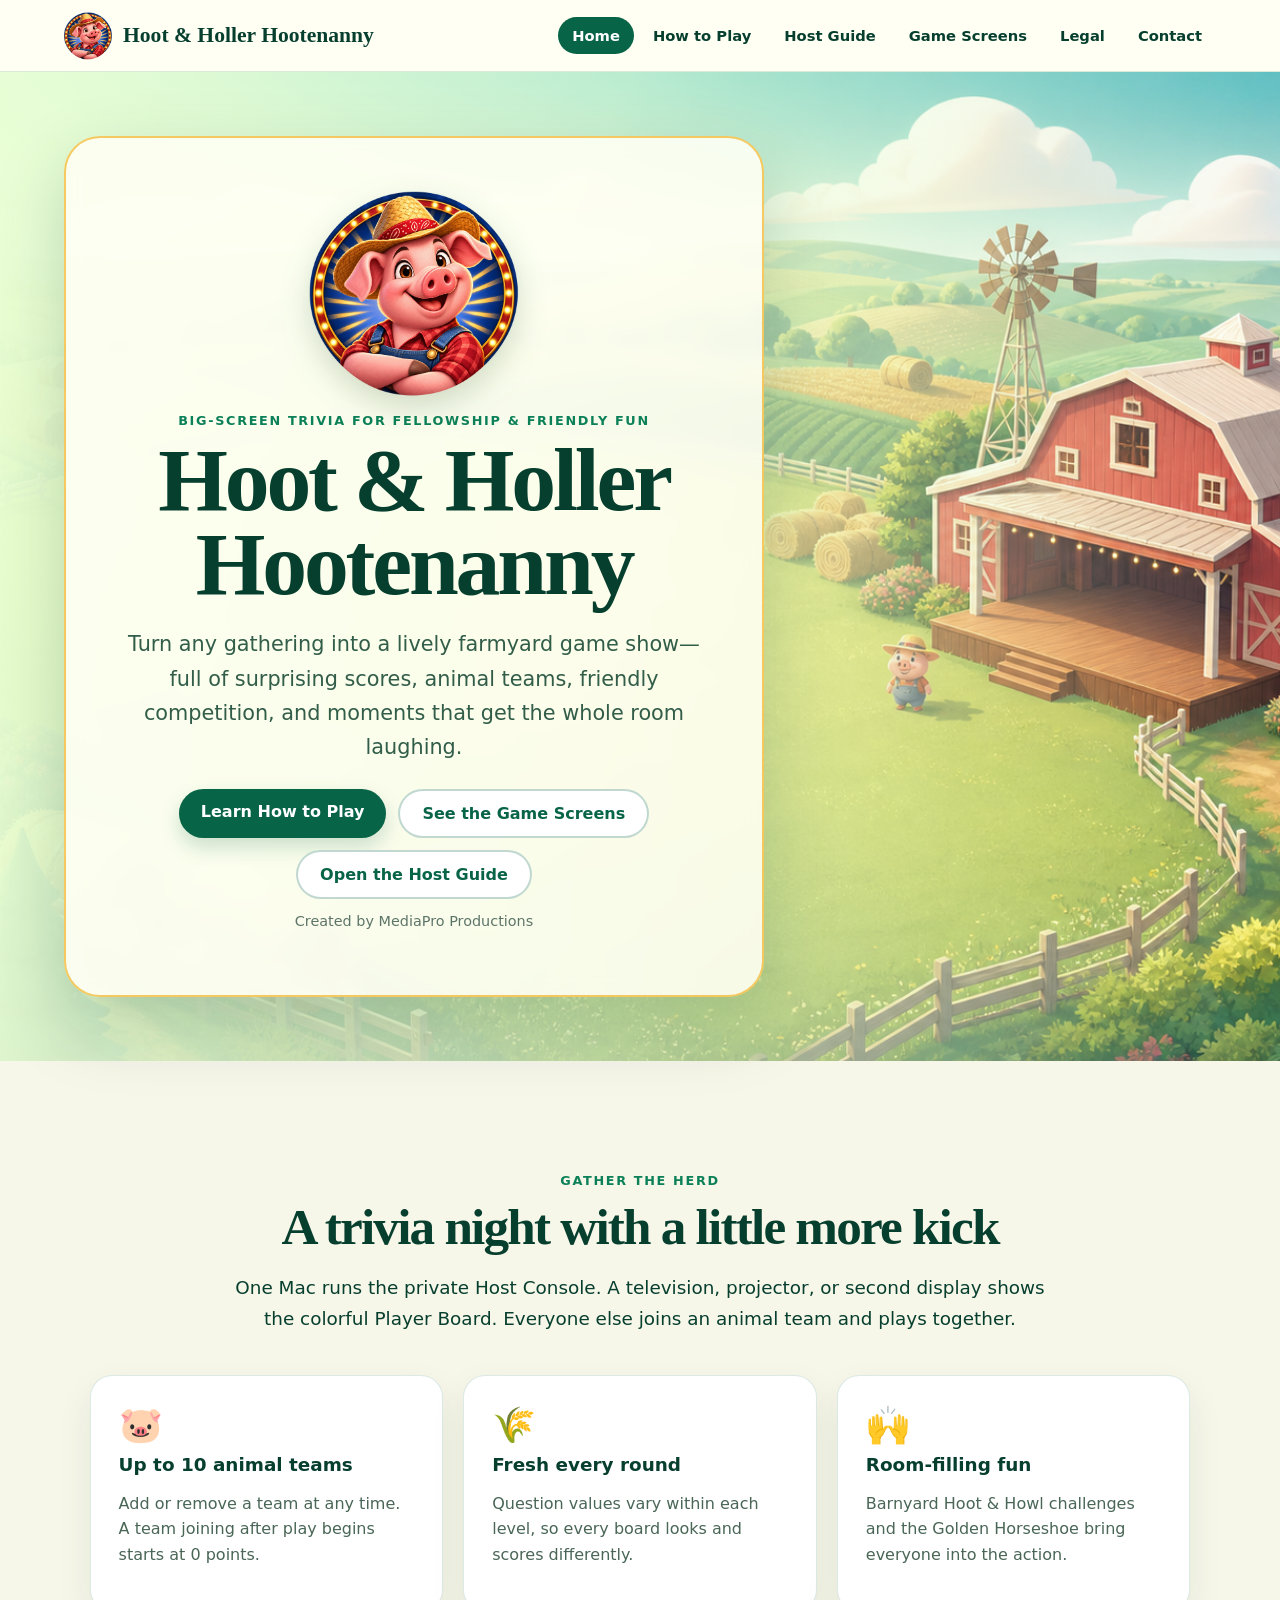
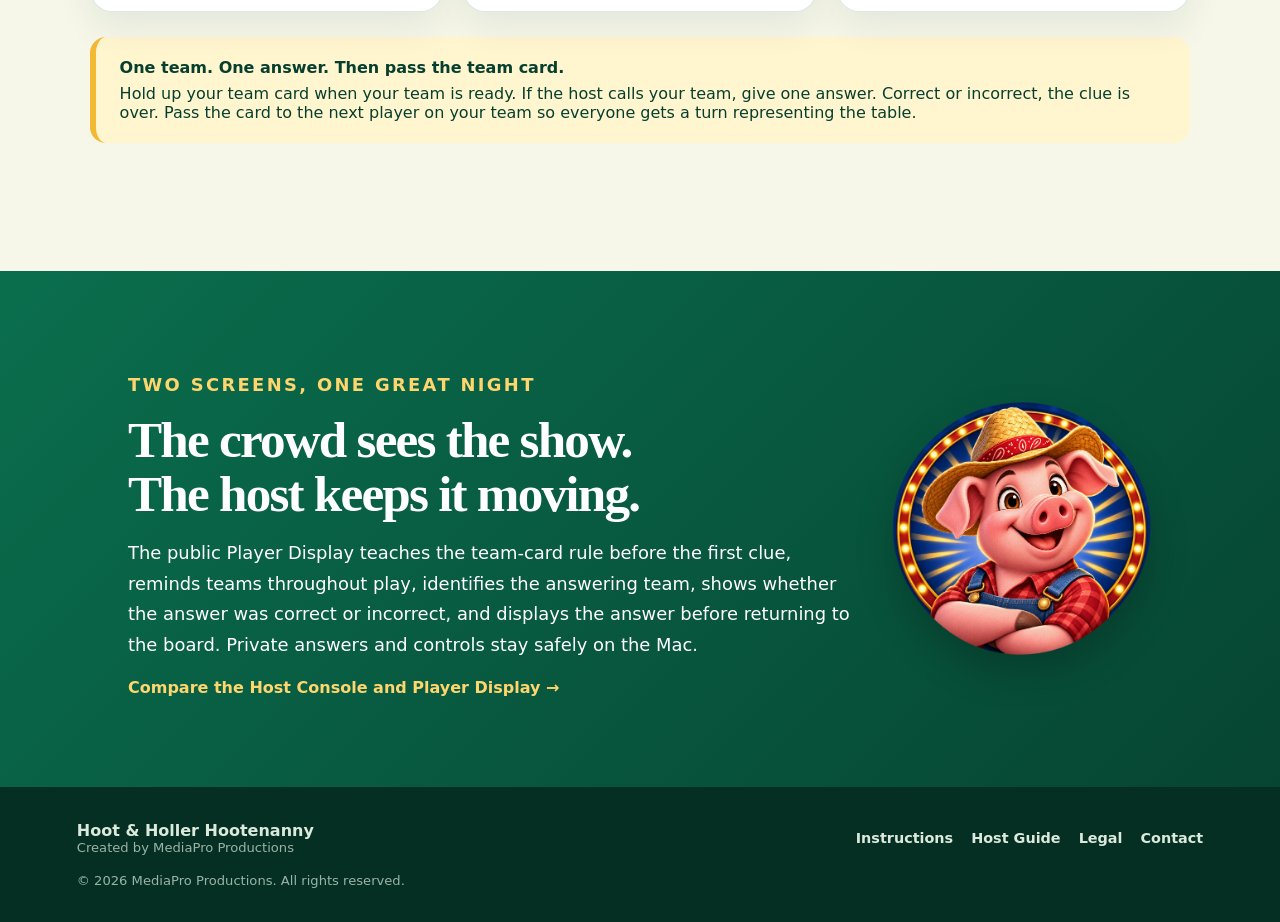
==== commit 349d6de6: "Add paired game screen walkthrough" ====
--- a/index.html
+++ b/index.html
@@ -6,7 +6,7 @@
   <title>Hoot &amp; Holler Hootenanny</title><link rel="stylesheet" href="styles.css"><script defer src="site.js"></script>
 </head>
 <body class="home-page">
-  <header class="site-header"><a class="brand" href="index.html"><img src="assets/hoot-mascot.png" alt=""><span>Hoot &amp; Holler Hootenanny</span></a><button class="menu" aria-expanded="false" aria-controls="nav">Menu</button><nav id="nav"><a aria-current="page" href="index.html">Home</a><a href="how-to-play.html">How to Play</a><a href="host-guide.html">Host Guide</a><a href="legal.html">Legal</a><a href="contact.html">Contact</a></nav></header>
+  <header class="site-header"><a class="brand" href="index.html"><img src="assets/hoot-mascot.png" alt=""><span>Hoot &amp; Holler Hootenanny</span></a><button class="menu" aria-expanded="false" aria-controls="nav">Menu</button><nav id="nav"><a aria-current="page" href="index.html">Home</a><a href="how-to-play.html">How to Play</a><a href="host-guide.html">Host Guide</a><a href="screenshots.html">Game Screens</a><a href="legal.html">Legal</a><a href="contact.html">Contact</a></nav></header>
   <main>
     <section class="home-hero">
       <div class="hero-card">
@@ -14,7 +14,7 @@
         <p class="eyebrow">Big-screen trivia for fellowship &amp; friendly fun</p>
         <h1>Hoot &amp; Holler<br>Hootenanny</h1>
         <p class="lede">Turn any gathering into a lively farmyard game show—full of surprising scores, animal teams, friendly competition, and moments that get the whole room laughing.</p>
-        <div class="actions"><a class="button primary" href="how-to-play.html">Learn How to Play</a><a class="button secondary" href="host-guide.html">Open the Host Guide</a></div>
+        <div class="actions"><a class="button primary" href="how-to-play.html">Learn How to Play</a><a class="button secondary" href="screenshots.html">See the Game Screens</a><a class="button secondary" href="host-guide.html">Open the Host Guide</a></div>
         <p class="credit">Created by MediaPro Productions</p>
       </div>
     </section>
@@ -27,7 +27,7 @@
       </div>
       <div class="note"><strong>One team. One answer. Then pass the team card.</strong><span>Hold up your team card when your team is ready. If the host calls your team, give one answer. Correct or incorrect, the clue is over. Pass the card to the next player on your team so everyone gets a turn representing the table.</span></div>
     </section>
-    <section class="split-callout"><div><p class="eyebrow">Two screens, one great night</p><h2>The crowd sees the show.<br>The host keeps it moving.</h2><p>The public Player Display teaches the team-card rule before the first clue, reminds teams throughout play, identifies the answering team, shows whether the answer was correct or incorrect, and displays the answer before returning to the board. Private answers and controls stay safely on the Mac.</p><a class="text-link" href="host-guide.html">See the complete host walkthrough →</a></div><img src="assets/hoot-mascot.png" alt="Hoot & Holler pig mascot"></section>
+    <section class="split-callout"><div><p class="eyebrow">Two screens, one great night</p><h2>The crowd sees the show.<br>The host keeps it moving.</h2><p>The public Player Display teaches the team-card rule before the first clue, reminds teams throughout play, identifies the answering team, shows whether the answer was correct or incorrect, and displays the answer before returning to the board. Private answers and controls stay safely on the Mac.</p><a class="text-link" href="screenshots.html">Compare the Host Console and Player Display →</a></div><img src="assets/hoot-mascot.png" alt="Hoot & Holler pig mascot"></section>
   </main>
   <footer><div><strong>Hoot &amp; Holler Hootenanny</strong><span>Created by MediaPro Productions</span></div><nav><a href="how-to-play.html">Instructions</a><a href="host-guide.html">Host Guide</a><a href="legal.html">Legal</a><a href="contact.html">Contact</a></nav><p>© <span data-year></span> MediaPro Productions. All rights reserved.</p></footer>
 </body></html>
